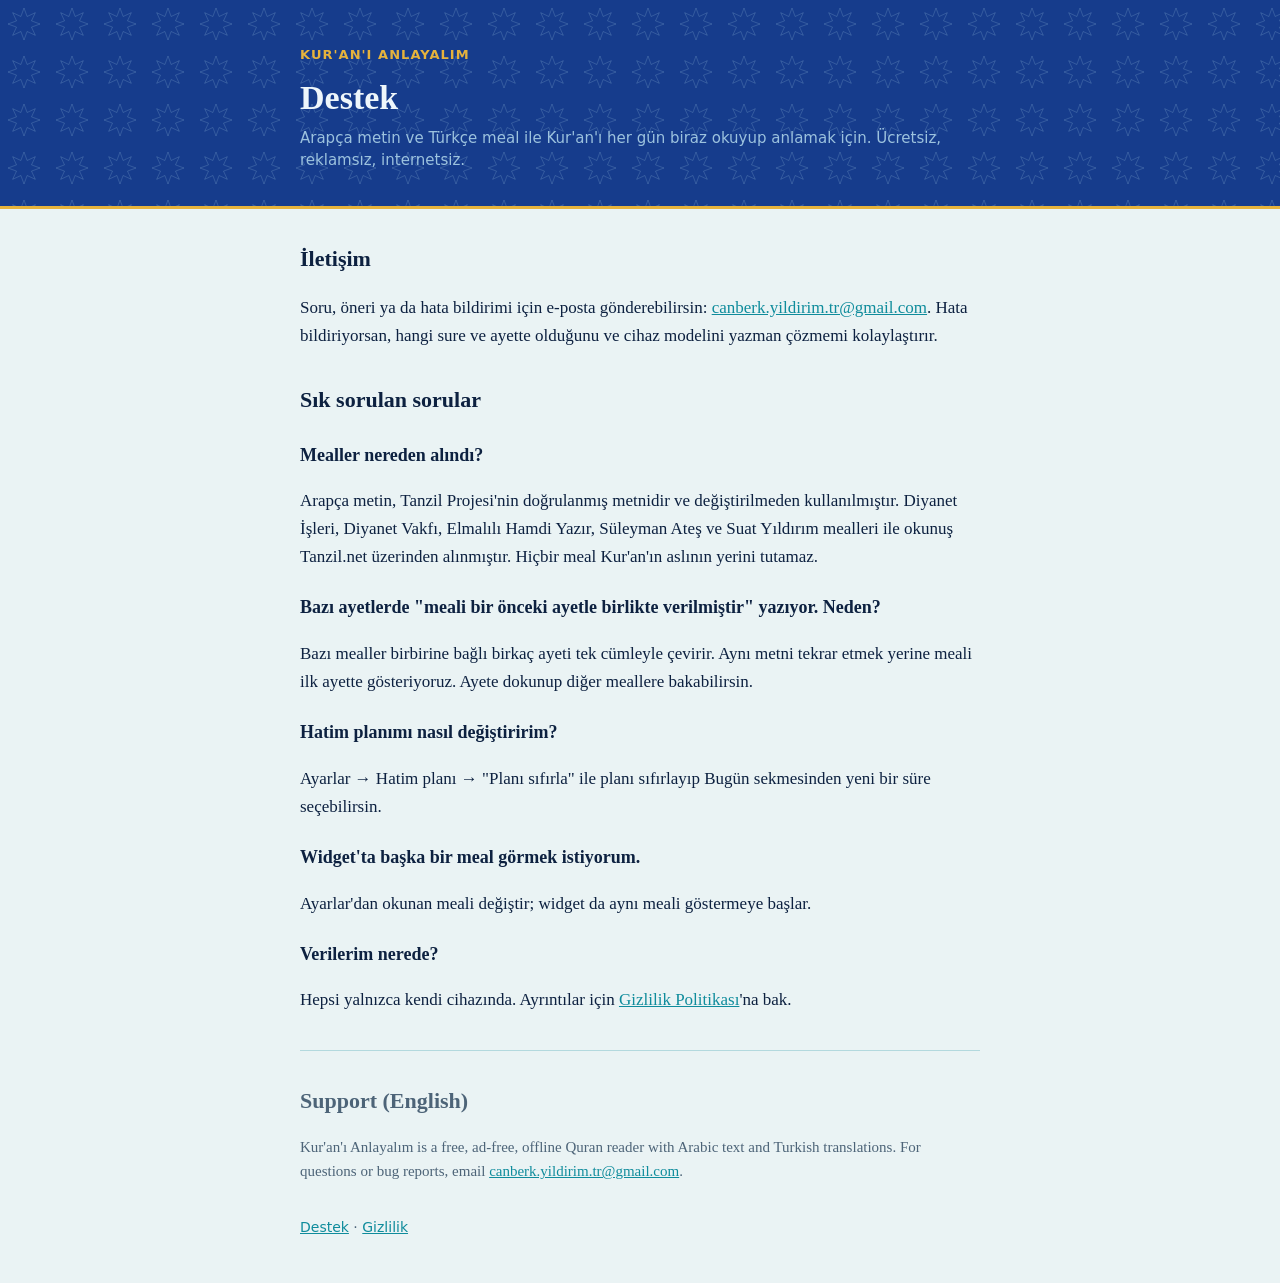
==== index.html @ 1ac28204 "Kur'an'ı Anlayalım: destek ve gizlilik sayfaları" ====
<!doctype html>
<html lang="tr">
<head>
<meta charset="utf-8">
<meta name="viewport" content="width=device-width, initial-scale=1">
<title>Kur'an'ı Anlayalım · Destek</title>
<link rel="stylesheet" href="style.css">
</head>
<body>
<header class="band">
  <div class="wrap">
    <span class="brand">Kur'an'ı Anlayalım</span>
    <h1>Destek</h1>
    <p class="meta">Arapça metin ve Türkçe meal ile Kur'an'ı her gün biraz okuyup anlamak için. Ücretsiz, reklamsız, internetsiz.</p>
  </div>
</header>

<main class="wrap">
  <h2>İletişim</h2>
  <p>Soru, öneri ya da hata bildirimi için e-posta gönderebilirsin: <a href="mailto:canberk.yildirim.tr@gmail.com?subject=Kur'an'ı%20Anlayalım">canberk.yildirim.tr@gmail.com</a>. Hata bildiriyorsan, hangi sure ve ayette olduğunu ve cihaz modelini yazman çözmemi kolaylaştırır.</p>

  <h2>Sık sorulan sorular</h2>

  <h3>Mealler nereden alındı?</h3>
  <p>Arapça metin, Tanzil Projesi'nin doğrulanmış metnidir ve değiştirilmeden kullanılmıştır. Diyanet İşleri, Diyanet Vakfı, Elmalılı Hamdi Yazır, Süleyman Ateş ve Suat Yıldırım mealleri ile okunuş Tanzil.net üzerinden alınmıştır. Hiçbir meal Kur'an'ın aslının yerini tutamaz.</p>

  <h3>Bazı ayetlerde "meali bir önceki ayetle birlikte verilmiştir" yazıyor. Neden?</h3>
  <p>Bazı mealler birbirine bağlı birkaç ayeti tek cümleyle çevirir. Aynı metni tekrar etmek yerine meali ilk ayette gösteriyoruz. Ayete dokunup diğer meallere bakabilirsin.</p>

  <h3>Hatim planımı nasıl değiştiririm?</h3>
  <p>Ayarlar → Hatim planı → "Planı sıfırla" ile planı sıfırlayıp Bugün sekmesinden yeni bir süre seçebilirsin.</p>

  <h3>Widget'ta başka bir meal görmek istiyorum.</h3>
  <p>Ayarlar'dan okunan meali değiştir; widget da aynı meali göstermeye başlar.</p>

  <h3>Verilerim nerede?</h3>
  <p>Hepsi yalnızca kendi cihazında. Ayrıntılar için <a href="gizlilik.html">Gizlilik Politikası</a>'na bak.</p>

  <hr>
  <section lang="en" class="en">
    <h2>Support (English)</h2>
    <p>Kur'an'ı Anlayalım is a free, ad-free, offline Quran reader with Arabic text and Turkish translations. For questions or bug reports, email <a href="mailto:canberk.yildirim.tr@gmail.com">canberk.yildirim.tr@gmail.com</a>.</p>
  </section>
</main>

<footer class="wrap foot"><a href="./">Destek</a> · <a href="gizlilik.html">Gizlilik</a></footer>
</body>
</html>
---- style.css ----
/* Same palette as the app (Vakit theme): paper, lapis panel, turquoise, gold. */
:root {
  --paper: #EAF3F4; --ink: #0D2140; --ink-soft: #4D6478;
  --panel: #163C8C; --on-panel: #EEF6FB; --on-panel-soft: #9CC2DE;
  --accent: #0F8C9C; --gold: #E6B33C; --rule: rgba(15, 140, 156, .25);
}
@media (prefers-color-scheme: dark) {
  :root {
    --paper: #07121F; --ink: #E4F0F5; --ink-soft: #8DA6B8;
    --panel: #0F2C66; --on-panel: #E4F0F5; --on-panel-soft: #86AED0;
    --accent: #4FD1D3; --gold: #E8BA4A; --rule: rgba(79, 209, 211, .25);
  }
}
* { box-sizing: border-box; }
html { -webkit-text-size-adjust: 100%; }
body {
  margin: 0; background: var(--paper); color: var(--ink);
  font: 17px/1.65 Georgia, "Iowan Old Style", "Times New Roman", serif;
}
.wrap { max-width: 720px; margin: 0 auto; padding: 0 20px; }
.band {
  background-color: var(--panel); color: var(--on-panel); padding: 40px 0 34px;
  border-bottom: 3px solid var(--gold);
  /* eight-pointed star tile, like the app's girih pattern */
  background-image: url("data:image/svg+xml,%3Csvg xmlns='http://www.w3.org/2000/svg' width='48' height='48' viewBox='0 0 48 48'%3E%3Cpath d='M24 8l3.1 8.5 8.2-3.8-3.8 8.2L40 24l-8.5 3.1 3.8 8.2-8.2-3.8L24 40l-3.1-8.5-8.2 3.8 3.8-8.2L8 24l8.5-3.1-3.8-8.2 8.2 3.8z' fill='none' stroke='%239CC2DE' stroke-opacity='.22'/%3E%3C/svg%3E");
}
.brand {
  font: 600 13px/1 -apple-system, system-ui, sans-serif; letter-spacing: .08em;
  text-transform: uppercase; color: var(--gold); text-decoration: none;
}
h1 { font-size: 34px; line-height: 1.2; margin: 10px 0 8px; }
.meta { margin: 0; color: var(--on-panel-soft); font: 15px/1.5 -apple-system, system-ui, sans-serif; }
main { padding: 28px 20px 12px; }
.lead { font-size: 20px; }
h2 { font-size: 22px; margin: 32px 0 6px; }
h3 { font-size: 18px; margin: 22px 0 4px; }
a { color: var(--accent); }
ul { padding-left: 22px; }
hr { border: 0; border-top: 1px solid var(--rule); margin: 36px 0 8px; }
.en { color: var(--ink-soft); font-size: 15px; }
.foot { padding: 20px 20px 48px; font: 14px -apple-system, system-ui, sans-serif; color: var(--ink-soft); }
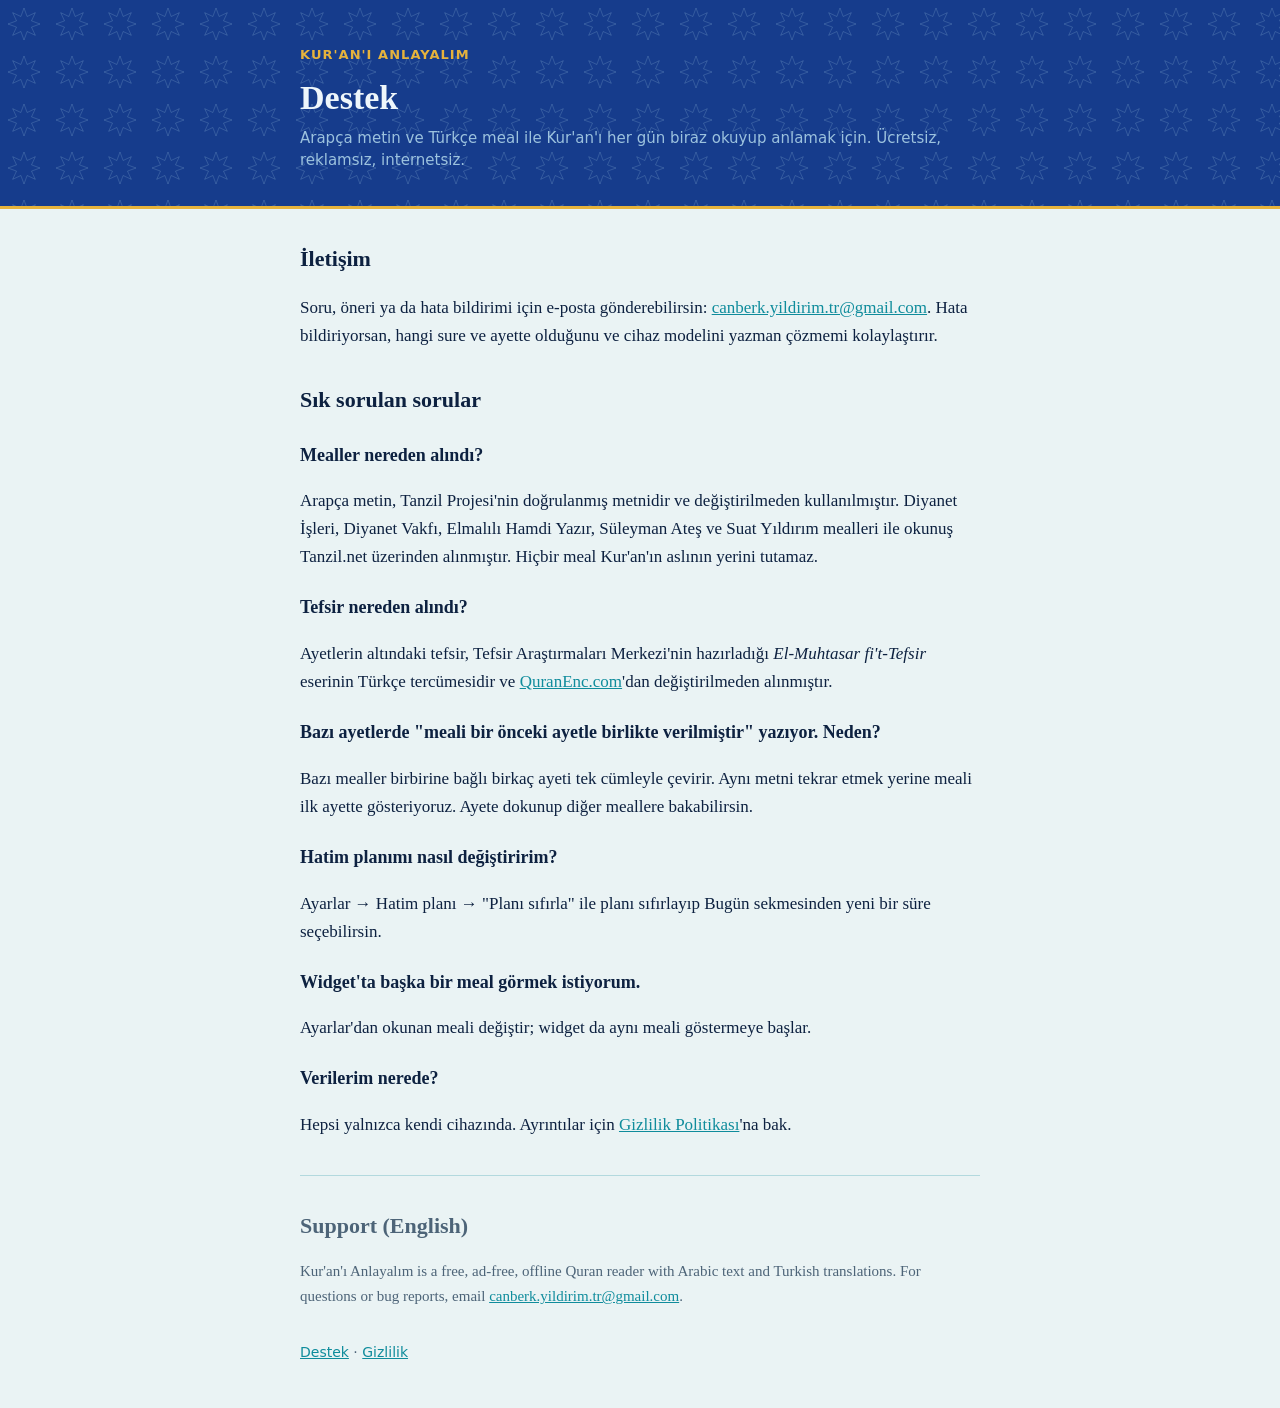
==== commit c24841a3: "Destek: tefsir kaynağı" ====
--- a/index.html
+++ b/index.html
@@ -24,6 +24,9 @@
   <h3>Mealler nereden alındı?</h3>
   <p>Arapça metin, Tanzil Projesi'nin doğrulanmış metnidir ve değiştirilmeden kullanılmıştır. Diyanet İşleri, Diyanet Vakfı, Elmalılı Hamdi Yazır, Süleyman Ateş ve Suat Yıldırım mealleri ile okunuş Tanzil.net üzerinden alınmıştır. Hiçbir meal Kur'an'ın aslının yerini tutamaz.</p>
 
+  <h3>Tefsir nereden alındı?</h3>
+  <p>Ayetlerin altındaki tefsir, Tefsir Araştırmaları Merkezi'nin hazırladığı <em>El-Muhtasar fi't-Tefsir</em> eserinin Türkçe tercümesidir ve <a href="https://quranenc.com/tr/browse/turkish_mokhtasar">QuranEnc.com</a>'dan değiştirilmeden alınmıştır.</p>
+
   <h3>Bazı ayetlerde "meali bir önceki ayetle birlikte verilmiştir" yazıyor. Neden?</h3>
   <p>Bazı mealler birbirine bağlı birkaç ayeti tek cümleyle çevirir. Aynı metni tekrar etmek yerine meali ilk ayette gösteriyoruz. Ayete dokunup diğer meallere bakabilirsin.</p>
 
